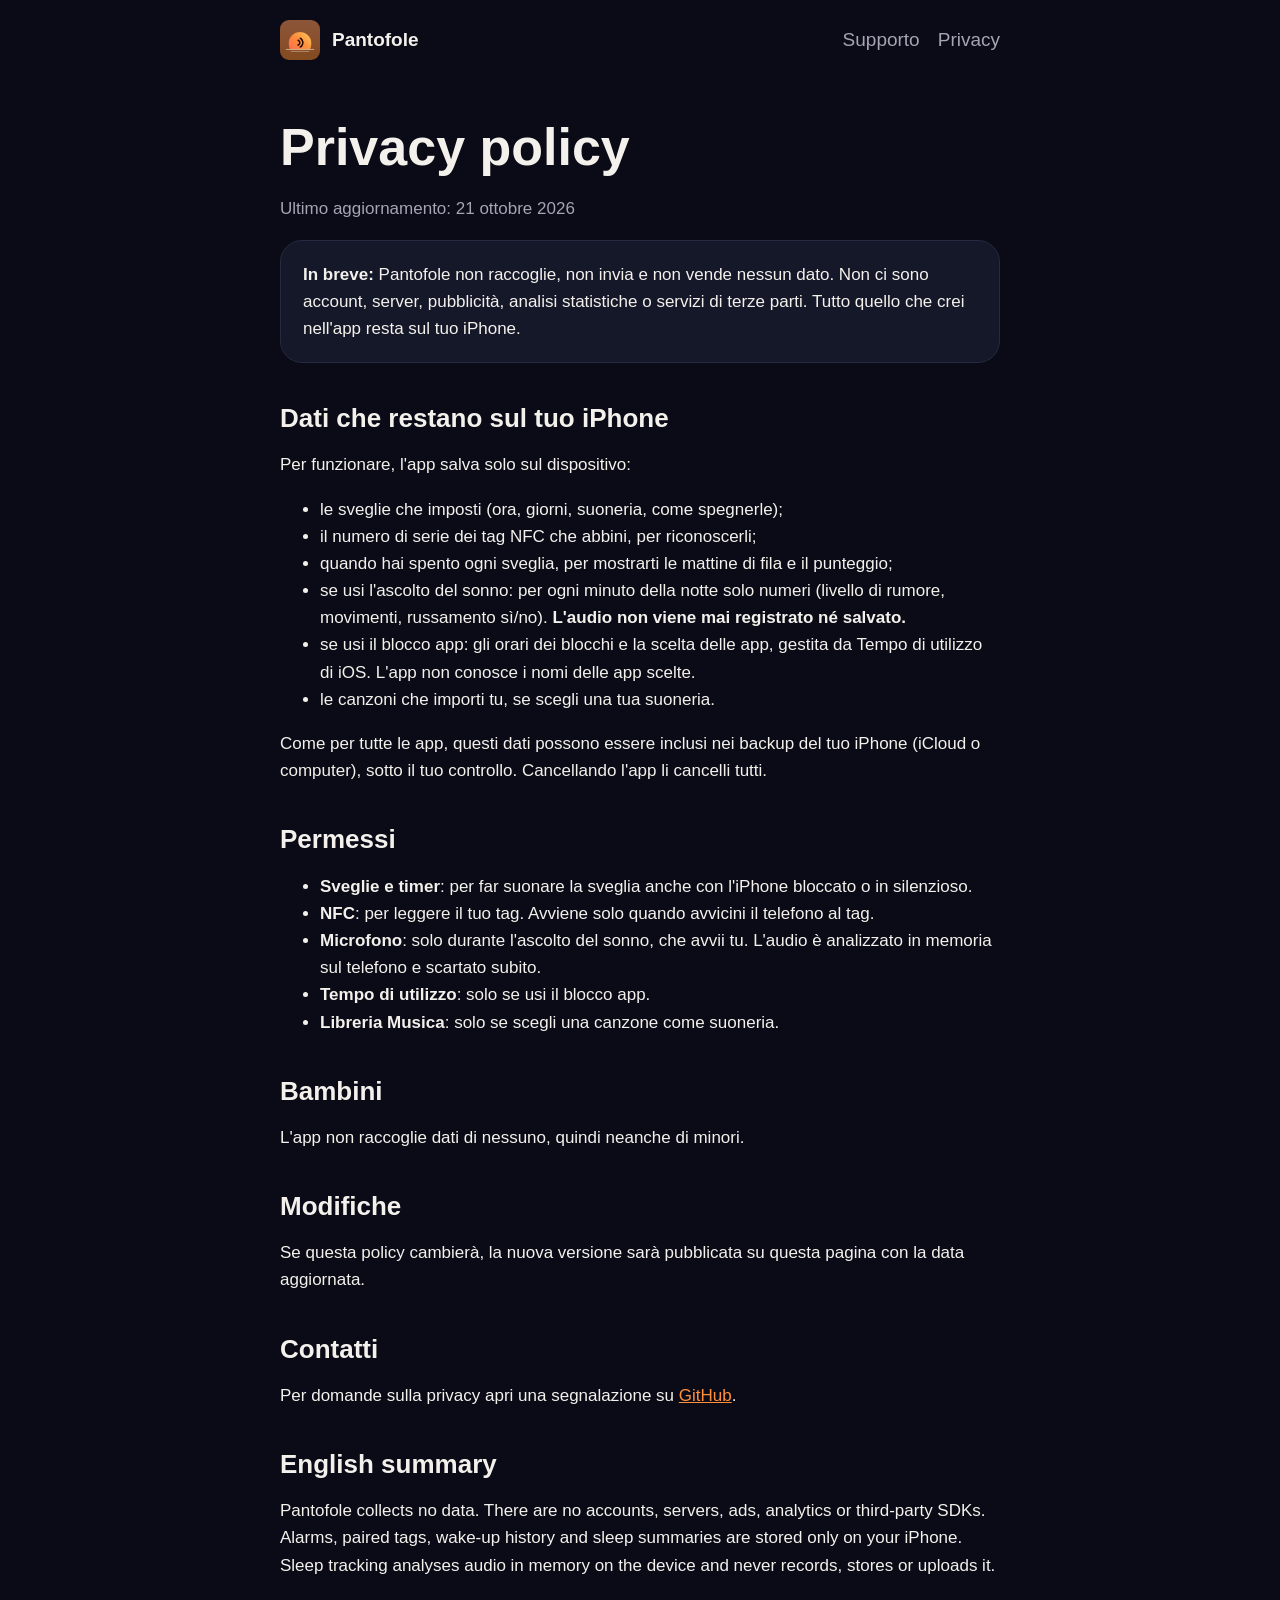
==== docs/privacy.html @ d0773d65 "Pantofole: nome, icona, pagine web, screenshot per l'App Store e suono di sveglia dell'iPhone come p" ====
<!doctype html>
<html lang="it">
<head>
  <meta charset="utf-8">
  <meta name="viewport" content="width=device-width, initial-scale=1">
  <title>Privacy – Pantofole</title>
  <meta name="description" content="Privacy policy di Pantofole: nessun dato raccolto, tutto resta sul tuo iPhone.">
  <link rel="icon" href="icona.png">
  <link rel="stylesheet" href="stile.css">
</head>
<body>
  <header class="barra">
    <img src="icona.png" alt="">
    <a href="./">Pantofole</a>
    <nav><a href="supporto.html">Supporto</a><a href="privacy.html">Privacy</a></nav>
  </header>

  <main class="pagina">
    <h1>Privacy policy</h1>
    <p class="tenue">Ultimo aggiornamento: 21 ottobre 2026</p>

    <div class="scheda">
      <strong>In breve:</strong> Pantofole non raccoglie, non invia e non vende nessun dato. Non ci sono account, server, pubblicità, analisi statistiche o servizi di terze parti. Tutto quello che crei nell'app resta sul tuo iPhone.
    </div>

    <h2>Dati che restano sul tuo iPhone</h2>
    <p>Per funzionare, l'app salva solo sul dispositivo:</p>
    <ul>
      <li>le sveglie che imposti (ora, giorni, suoneria, come spegnerle);</li>
      <li>il numero di serie dei tag NFC che abbini, per riconoscerli;</li>
      <li>quando hai spento ogni sveglia, per mostrarti le mattine di fila e il punteggio;</li>
      <li>se usi l'ascolto del sonno: per ogni minuto della notte solo numeri (livello di rumore, movimenti, russamento sì/no). <strong>L'audio non viene mai registrato né salvato.</strong></li>
      <li>se usi il blocco app: gli orari dei blocchi e la scelta delle app, gestita da Tempo di utilizzo di iOS. L'app non conosce i nomi delle app scelte.</li>
      <li>le canzoni che importi tu, se scegli una tua suoneria.</li>
    </ul>
    <p>Come per tutte le app, questi dati possono essere inclusi nei backup del tuo iPhone (iCloud o computer), sotto il tuo controllo. Cancellando l'app li cancelli tutti.</p>

    <h2>Permessi</h2>
    <ul>
      <li><strong>Sveglie e timer</strong>: per far suonare la sveglia anche con l'iPhone bloccato o in silenzioso.</li>
      <li><strong>NFC</strong>: per leggere il tuo tag. Avviene solo quando avvicini il telefono al tag.</li>
      <li><strong>Microfono</strong>: solo durante l'ascolto del sonno, che avvii tu. L'audio è analizzato in memoria sul telefono e scartato subito.</li>
      <li><strong>Tempo di utilizzo</strong>: solo se usi il blocco app.</li>
      <li><strong>Libreria Musica</strong>: solo se scegli una canzone come suoneria.</li>
    </ul>

    <h2>Bambini</h2>
    <p>L'app non raccoglie dati di nessuno, quindi neanche di minori.</p>

    <h2>Modifiche</h2>
    <p>Se questa policy cambierà, la nuova versione sarà pubblicata su questa pagina con la data aggiornata.</p>

    <h2>Contatti</h2>
    <p>Per domande sulla privacy apri una segnalazione su <a href="https://github.com/AlessandroLoVerso/pantofole/issues">GitHub</a>.</p>

    <h2>English summary</h2>
    <p>Pantofole collects no data. There are no accounts, servers, ads, analytics or third-party SDKs. Alarms, paired tags, wake-up history and sleep summaries are stored only on your iPhone. Sleep tracking analyses audio in memory on the device and never records, stores or uploads it.</p>
  </main>
</body>
</html>
---- docs/stile.css ----
:root {
  --notte: #0a0b16;
  --superficie: #151829;
  --bordo: #262a40;
  --testo: #f4f1ec;
  --tenue: #a7a3b4;
  --alba: #ff8f3d;
  --alba-gradiente: linear-gradient(120deg, #ff6154, #ff8f3d 55%, #ffc761);
}

* { box-sizing: border-box; }

html { -webkit-text-size-adjust: 100%; }

body {
  margin: 0;
  background: var(--notte);
  color: var(--testo);
  font: 17px/1.6 -apple-system, BlinkMacSystemFont, "SF Pro Text", "Segoe UI", Roboto, sans-serif;
}

a { color: var(--alba); }

.pagina { max-width: 760px; margin: 0 auto; padding: 32px 20px 64px; }

header.barra {
  display: flex; align-items: center; gap: 12px;
  max-width: 760px; margin: 0 auto; padding: 20px 20px 0;
}
header.barra img { width: 40px; height: 40px; border-radius: 9px; }
header.barra a { color: var(--testo); text-decoration: none; font-weight: 700; font-size: 19px; }
header.barra nav { margin-left: auto; display: flex; gap: 18px; font-size: 15px; }
header.barra nav a { color: var(--tenue); font-weight: 500; }

h1, h2, h3 { font-family: ui-rounded, "SF Pro Rounded", -apple-system, sans-serif; line-height: 1.2; }
h1 { font-size: clamp(34px, 7vw, 52px); margin: 24px 0 12px; }
h2 { font-size: 26px; margin: 40px 0 12px; }
h3 { font-size: 19px; margin: 24px 0 6px; }

.tenue { color: var(--tenue); }

.scheda {
  background: var(--superficie);
  border: 1px solid var(--bordo);
  border-radius: 22px;
  padding: 20px 22px;
  margin: 16px 0;
}

.pulsante {
  display: inline-block;
  background: var(--alba-gradiente);
  color: #1b0d05;
  font-weight: 700;
  text-decoration: none;
  padding: 14px 26px;
  border-radius: 999px;
  margin: 8px 10px 8px 0;
}
.pulsante.secondario { background: var(--superficie); color: var(--testo); border: 1px solid var(--bordo); }

.galleria { display: flex; gap: 14px; overflow-x: auto; padding: 8px 0 16px; }
.galleria img { width: 200px; flex: none; border-radius: 26px; border: 1px solid var(--bordo); }

ul.funzioni { list-style: none; padding: 0; }
ul.funzioni li { padding: 10px 0 10px 34px; position: relative; border-bottom: 1px solid var(--bordo); }
ul.funzioni li::before { content: "☀︎"; position: absolute; left: 4px; color: var(--alba); }

footer { color: var(--tenue); font-size: 14px; margin-top: 48px; }
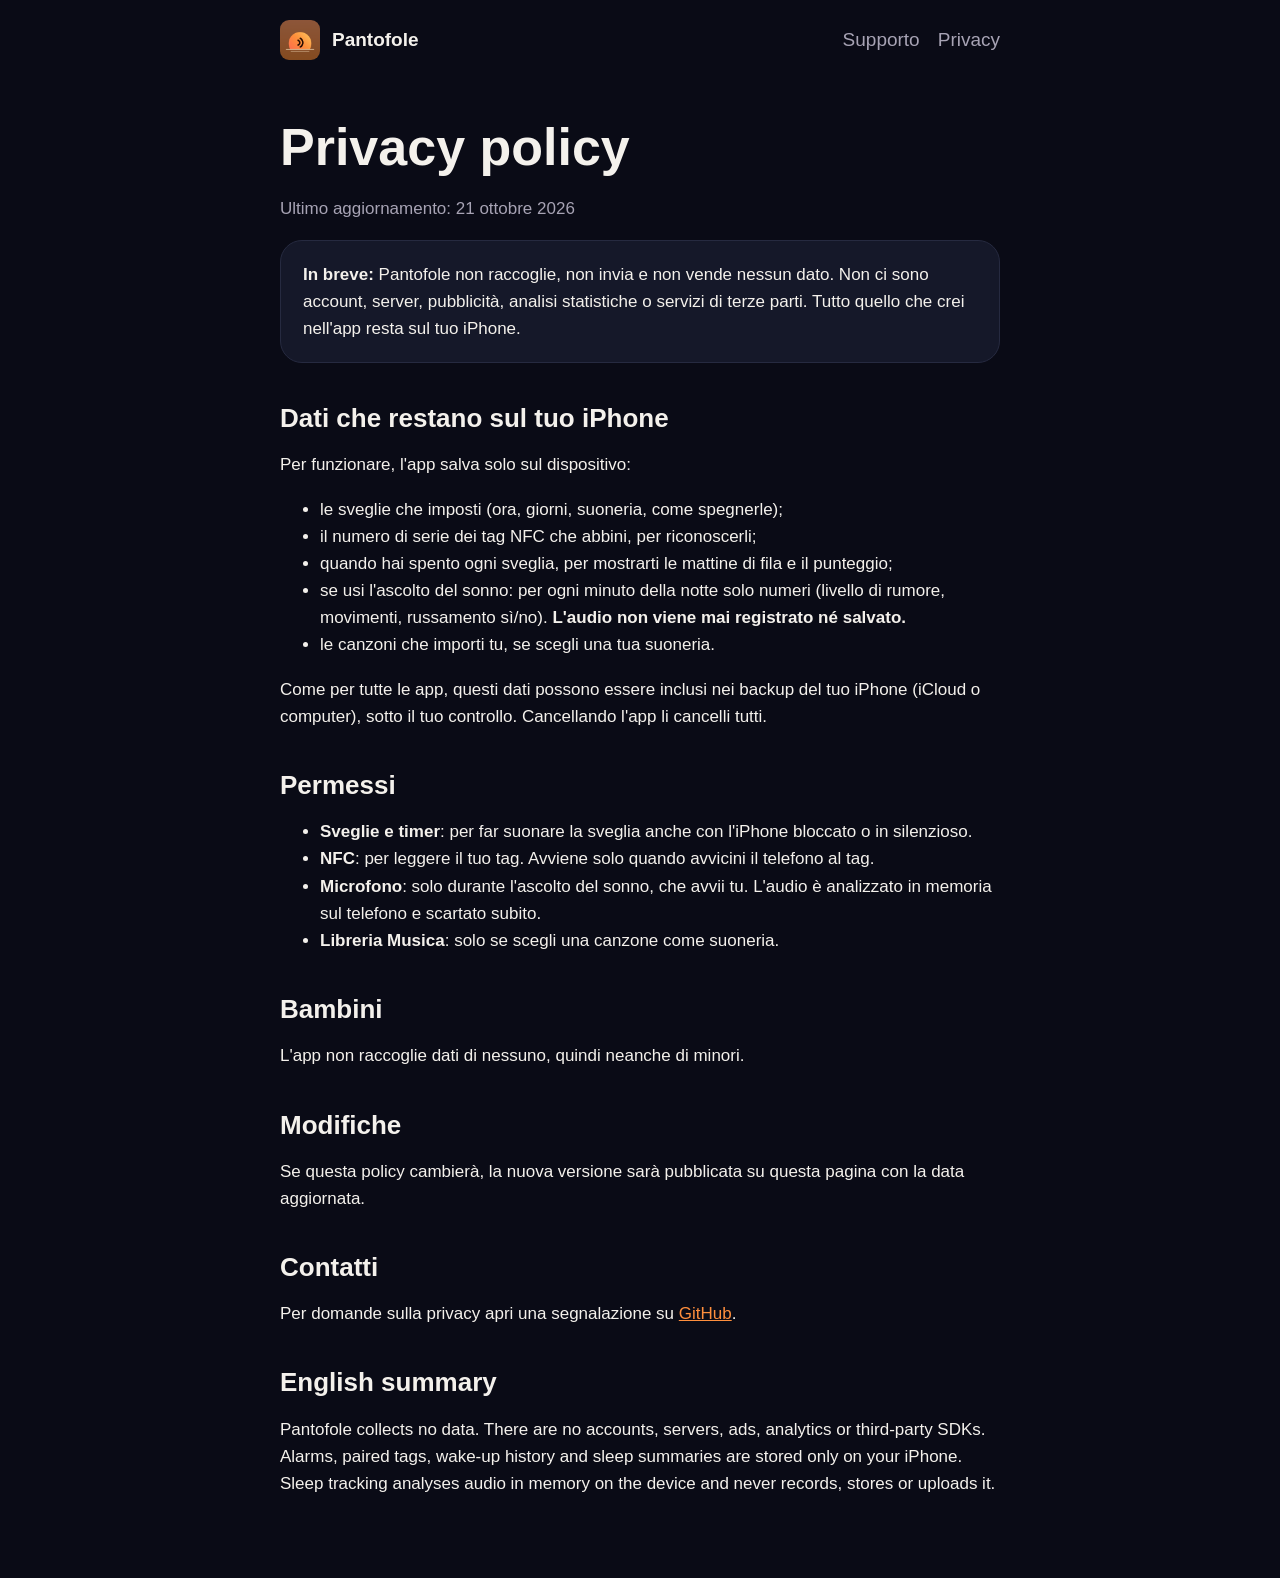
==== commit fec8112b: "v1 senza blocco app: le estensioni non vengono incluse e il codice del blocco si compila solo con AP" ====
--- a/docs/privacy.html
+++ b/docs/privacy.html
@@ -30,7 +30,6 @@
       <li>il numero di serie dei tag NFC che abbini, per riconoscerli;</li>
       <li>quando hai spento ogni sveglia, per mostrarti le mattine di fila e il punteggio;</li>
       <li>se usi l'ascolto del sonno: per ogni minuto della notte solo numeri (livello di rumore, movimenti, russamento sì/no). <strong>L'audio non viene mai registrato né salvato.</strong></li>
-      <li>se usi il blocco app: gli orari dei blocchi e la scelta delle app, gestita da Tempo di utilizzo di iOS. L'app non conosce i nomi delle app scelte.</li>
       <li>le canzoni che importi tu, se scegli una tua suoneria.</li>
     </ul>
     <p>Come per tutte le app, questi dati possono essere inclusi nei backup del tuo iPhone (iCloud o computer), sotto il tuo controllo. Cancellando l'app li cancelli tutti.</p>
@@ -40,7 +39,6 @@
       <li><strong>Sveglie e timer</strong>: per far suonare la sveglia anche con l'iPhone bloccato o in silenzioso.</li>
       <li><strong>NFC</strong>: per leggere il tuo tag. Avviene solo quando avvicini il telefono al tag.</li>
       <li><strong>Microfono</strong>: solo durante l'ascolto del sonno, che avvii tu. L'audio è analizzato in memoria sul telefono e scartato subito.</li>
-      <li><strong>Tempo di utilizzo</strong>: solo se usi il blocco app.</li>
       <li><strong>Libreria Musica</strong>: solo se scegli una canzone come suoneria.</li>
     </ul>
 
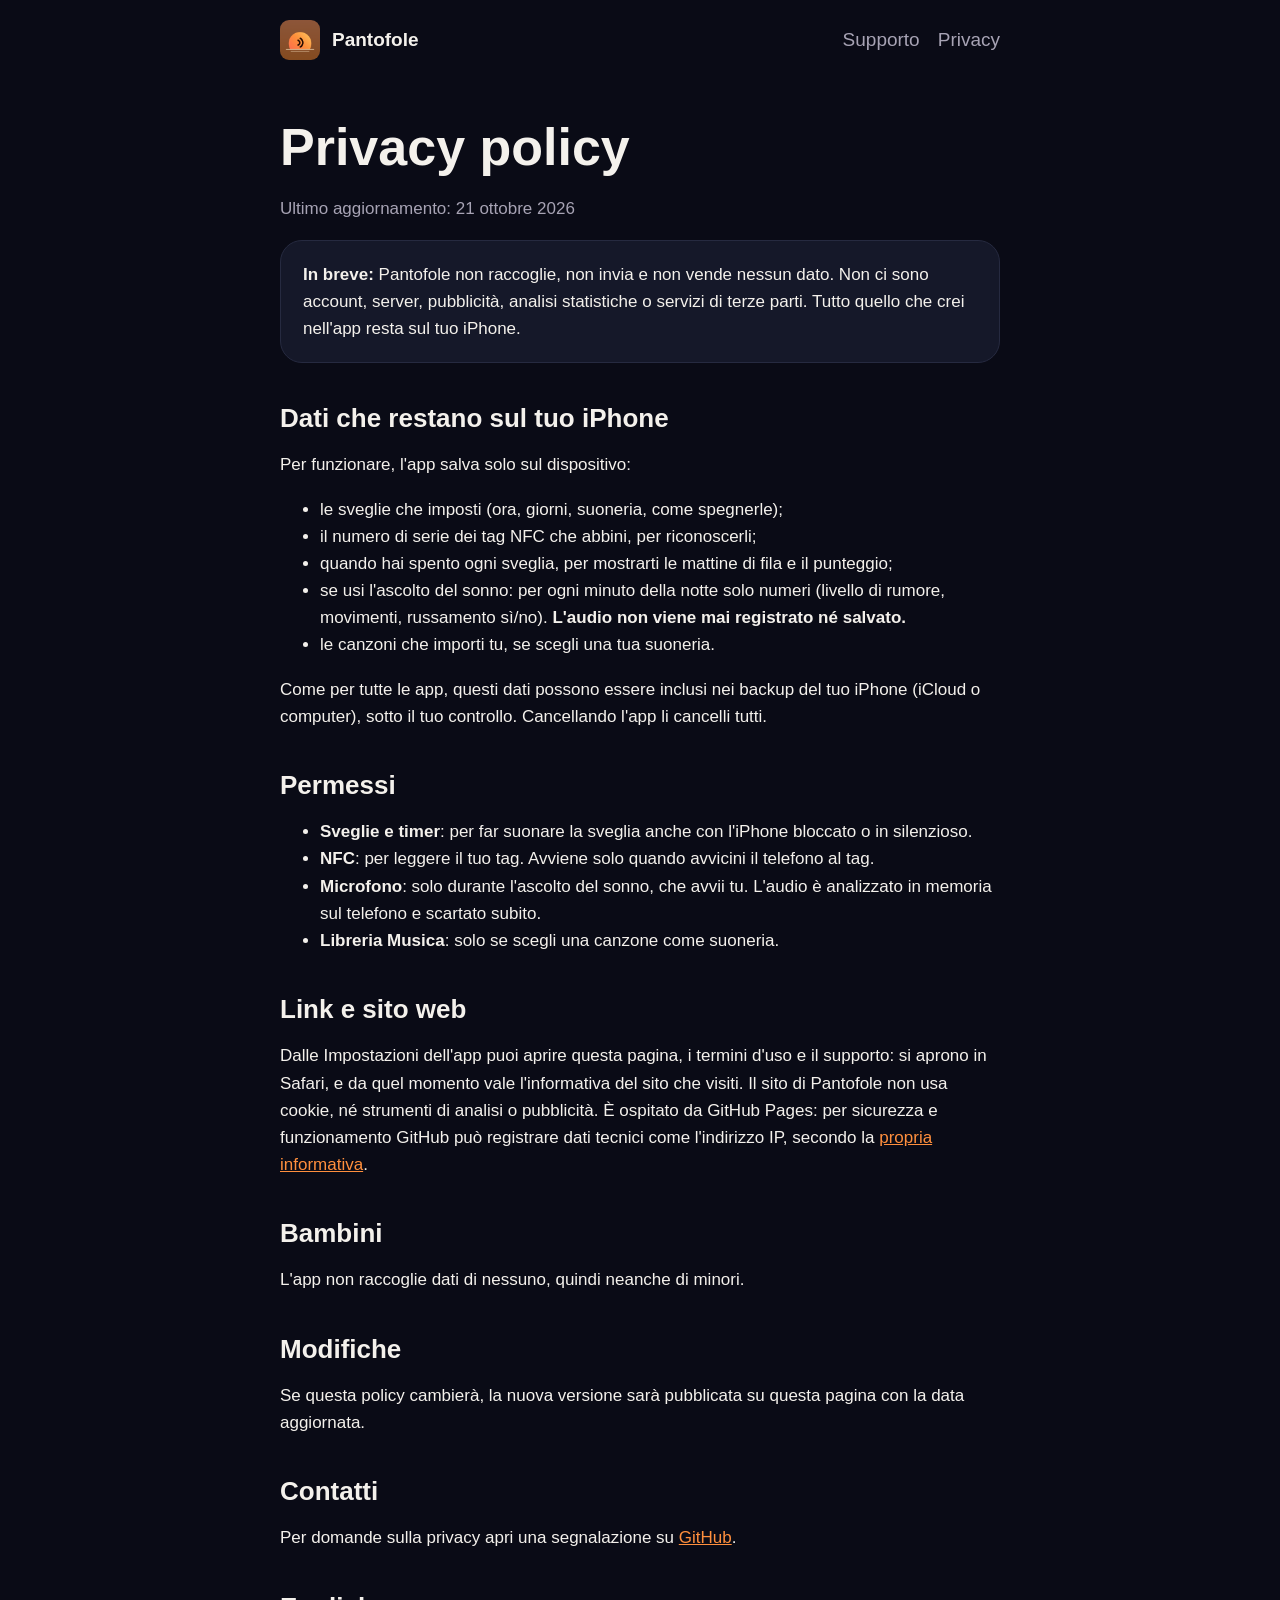
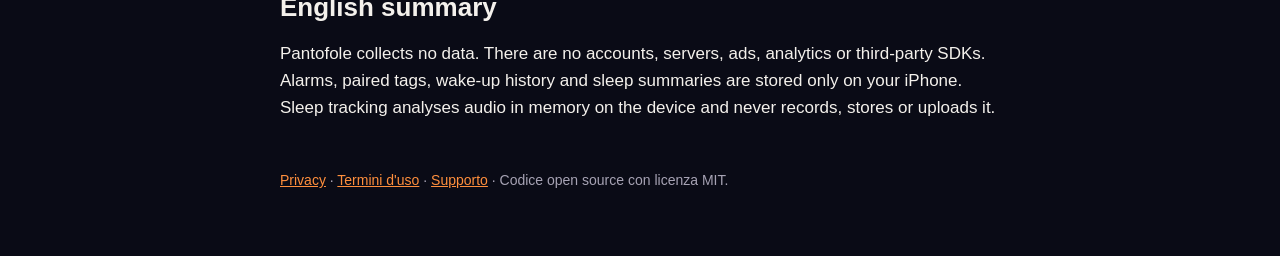
==== commit f2442cda: "Link a privacy policy, termini d'uso e supporto nelle Impostazioni; pagina dei termini; sito allinea" ====
--- a/docs/privacy.html
+++ b/docs/privacy.html
@@ -42,6 +42,9 @@
       <li><strong>Libreria Musica</strong>: solo se scegli una canzone come suoneria.</li>
     </ul>
 
+    <h2>Link e sito web</h2>
+    <p>Dalle Impostazioni dell'app puoi aprire questa pagina, i termini d'uso e il supporto: si aprono in Safari, e da quel momento vale l'informativa del sito che visiti. Il sito di Pantofole non usa cookie, né strumenti di analisi o pubblicità. È ospitato da GitHub Pages: per sicurezza e funzionamento GitHub può registrare dati tecnici come l'indirizzo IP, secondo la <a href="https://docs.github.com/it/site-policy/privacy-policies/github-general-privacy-statement">propria informativa</a>.</p>
+
     <h2>Bambini</h2>
     <p>L'app non raccoglie dati di nessuno, quindi neanche di minori.</p>
 
@@ -53,6 +56,7 @@
 
     <h2>English summary</h2>
     <p>Pantofole collects no data. There are no accounts, servers, ads, analytics or third-party SDKs. Alarms, paired tags, wake-up history and sleep summaries are stored only on your iPhone. Sleep tracking analyses audio in memory on the device and never records, stores or uploads it.</p>
+    <footer><a href="privacy.html">Privacy</a> · <a href="termini.html">Termini d'uso</a> · <a href="supporto.html">Supporto</a> · Codice open source con licenza MIT.</footer>
   </main>
 </body>
 </html>
